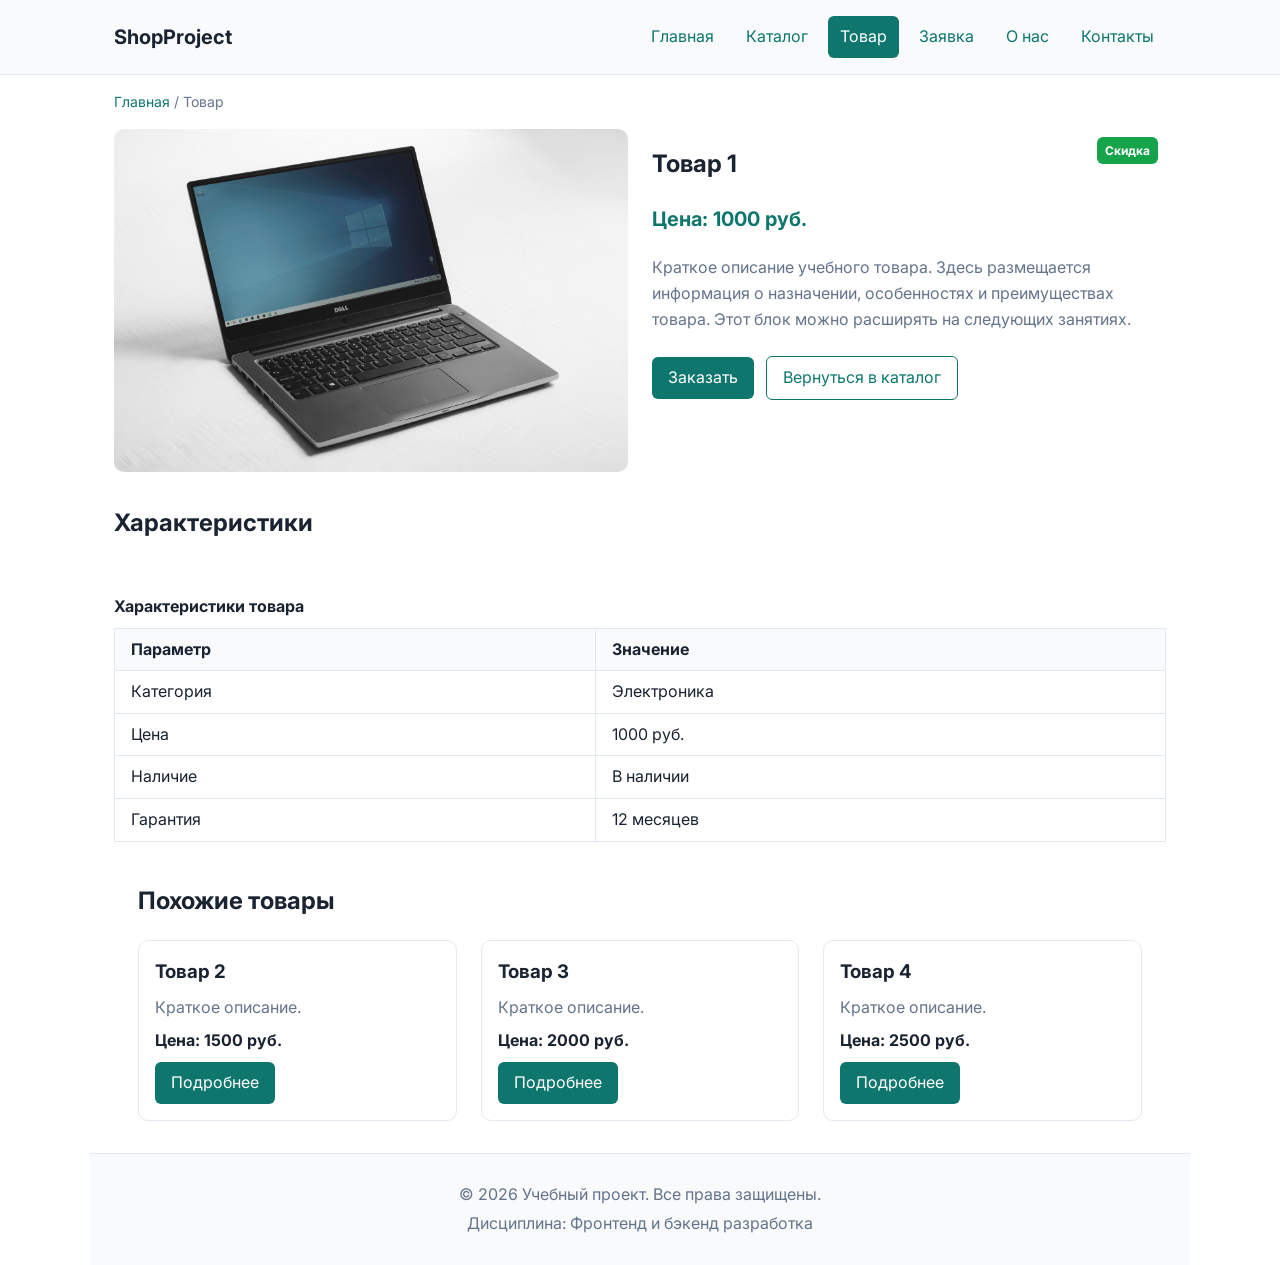
==== product.html @ 72ebf61f "feat: add responsive layout and adapt pages for mobile" ====
<!DOCTYPE html>
<html lang="ru">
<head>
  <meta charset="UTF-8">
  <meta name="viewport" content="width=device-width, initial-scale=1.0">
  <meta name="description" content="Карточка товара учебного интернет-магазина.">
  <title>Карточка товара — Учебный интернет-магазин</title>
  <link rel="preconnect" href="https://fonts.googleapis.com">
  <link rel="preconnect" href="https://fonts.gstatic.com" crossorigin>
  <link href="https://fonts.googleapis.com/css2?family=Inter:wght@400;500;600;700&display=swap" rel="stylesheet">
  <link rel="stylesheet" href="css/style.css">
  <link rel="stylesheet" href="css/responsive.css">
  <script src="js/main.js" defer></script>
</head>
<body>

  <a class="skip-link" href="#main-content">Перейти к содержимому</a>

  <header class="site-header">
    <div class="site-header__inner">
      <a class="site-header__logo" href="index.html">ShopProject</a>
      <nav class="site-nav" aria-label="Основная навигация">
        <ul class="site-nav__list">
          <li class="site-nav__item"><a class="site-nav__link" href="index.html">Главная</a></li>
          <li class="site-nav__item"><a class="site-nav__link" href="catalog.html">Каталог</a></li>
          <li class="site-nav__item"><a class="site-nav__link site-nav__link--active" href="product.html" aria-current="page">Товар</a></li>
          <li class="site-nav__item"><a class="site-nav__link" href="order.html">Заявка</a></li>
          <li class="site-nav__item"><a class="site-nav__link" href="about.html">О нас</a></li>
          <li class="site-nav__item"><a class="site-nav__link" href="contacts.html">Контакты</a></li>
        </ul>
      </nav>
    </div>
  </header>

  <main id="main-content">

    <nav class="breadcrumbs" aria-label="Хлебные крошки">
      <a class="breadcrumbs__link" href="index.html">Главная</a>
      <span class="breadcrumbs__current">Товар</span>
    </nav>

    <section class="section">
      <div class="product-detail">
        <div class="product-detail__image">
          <img src="images/product-1.jpg" alt="Товар 1" loading="lazy">
        </div>

        <div class="product-detail__info">
          <span class="product-card__badge product-card__badge--new">Новинка</span>
          <h1>Товар 1</h1>
          <p class="product-detail__price">Цена: 10000 руб.</p>
          <p class="product-detail__description">
            Краткое описание учебного товара. Здесь размещается информация о назначении,
            особенностях и преимуществах товара. Этот блок можно расширять на следующих занятиях.
          </p>
          <button class="button button--primary" type="button" data-product="Товар 1">Заказать</button>
          <a class="button button--secondary" href="catalog.html">Вернуться в каталог</a>
        </div>
      </div>
    </section>

    <section class="section">
  <h2>Характеристики</h2>
  <div class="table-wrapper">
    <table class="product-table">
      <caption>Характеристики товара</caption>
      <thead>
        <tr>
          <th>Параметр</th>
          <th>Значение</th>
        </tr>
      </thead>
      <tbody>
        <tr>
          <td>Категория</td>
          <td id="product-category">Электроника</td>
        </tr>
        <tr>
          <td>Цена</td>
          <td>10000 руб.</td>
        </tr>
        <tr>
          <td>Наличие</td>
          <td>В наличии</td>
        </tr>
        <tr>
          <td>Гарантия</td>
          <td>12 месяцев</td>
        </tr>
      </tbody>
    </table>
  </div>


    <section class="section">
      <h2>Похожие товары</h2>
      <div class="products-grid">

        <article class="product-card">
          <h3 class="product-card__title">Товар 2</h3>
          <p class="product-card__description">Краткое описание.</p>
          <p class="product-card__price">Цена: 1500 руб.</p>
          <a class="button button--primary product-card__button" href="product.html?id=2">Подробнее</a>
        </article>

        <article class="product-card">
          <h3 class="product-card__title">Товар 3</h3>
          <p class="product-card__description">Краткое описание.</p>
          <p class="product-card__price">Цена: 2000 руб.</p>
          <a class="button button--primary product-card__button" href="product.html?id=3">Подробнее</a>
        </article>

        <article class="product-card">
          <h3 class="product-card__title">Товар 4</h3>
          <p class="product-card__description">Краткое описание.</p>
          <p class="product-card__price">Цена: 2500 руб.</p>
          <a class="button button--primary product-card__button" href="product.html?id=4">Подробнее</a>
        </article>

      </div>
    </section>

    <p class="success-message" id="success-message" hidden>Форма успешно отправлена!</p>

  </main>

  <footer class="site-footer">
    <p>&copy; 2026 Учебный проект. Все права защищены.</p>
    <p>Дисциплина: Фронтенд и бэкенд разработка</p>
  </footer>

  <dialog class="order-dialog" id="order-dialog" aria-labelledby="order-dialog-title">
    <h2 class="order-dialog__title" id="order-dialog-title">Оформление заявки</h2>
    <form class="order-form" id="order-form" action="#" method="post" novalidate>
      <input id="selected-product" name="selected-product" type="hidden">

      <div class="order-form__field">
        <label class="order-form__label" for="order-name">Имя</label>
        <input class="order-form__input" id="order-name" name="name" type="text" placeholder="Введите ваше имя" minlength="2" required>
      </div>

      <div class="order-form__field">
        <label class="order-form__label" for="order-email">E-mail</label>
        <input class="order-form__input" id="order-email" name="email" type="email" placeholder="example@mail.ru" required>
      </div>

      <div class="order-form__field">
        <label class="order-form__label" for="order-phone">Телефон</label>
        <input class="order-form__input" id="order-phone" name="phone" type="tel" placeholder="+7 (900) 000-00-00" required>
      </div>

      <div class="order-form__field">
        <label class="order-form__label" for="order-comment">Комментарий</label>
        <textarea class="order-form__textarea" id="order-comment" name="comment" rows="3" placeholder="Дополнительная информация"></textarea>
      </div>

      <div class="order-form__field order-form__field--checkbox">
        <label>
          <input id="order-agreement" name="agreement" type="checkbox" required>
          Я согласен на обработку данных
        </label>
      </div>

      <div class="order-form__actions">
        <button class="button button--secondary" type="button" id="close-order-dialog">Закрыть</button>
        <button class="button button--primary" type="submit">Отправить заявку</button>
      </div>
    </form>
  </dialog>

</body>
</html>
---- css/style.css ----
/* ===================================
   1. Переменные проекта
   =================================== */
:root {
  /* Своя цветовая схема — тёмно-синий + бирюзовый акцент */
  --color-bg: #ffffff;
  --color-text: #1a2332;
  --color-muted: #64748b;
  --color-primary: #0f766e;
  --color-primary-dark: #115e59;
  --color-accent: #06b6d4;
  --color-border: #e2e8f0;
  --color-surface: #f8fafc;
  --color-surface-accent: #ecfeff;
  --color-danger: #dc2626;
  --color-success: #16a34a;
  --color-success-bg: #f0fdf4;
  --color-white: #ffffff;

  /* Отступы */
  --space-xs: 4px;
  --space-sm: 8px;
  --space-md: 16px;
  --space-lg: 24px;
  --space-xl: 32px;

  /* Скругления */
  --radius-sm: 6px;
  --radius-md: 10px;
  --radius-lg: 16px;

  /* Размеры */
  --container-width: 1100px;

  /* Тени */
  --shadow-sm: 0 1px 2px rgba(15, 118, 110, 0.05);
  --shadow-md: 0 4px 16px rgba(15, 118, 110, 0.1);
  --shadow-lg: 0 8px 24px rgba(15, 118, 110, 0.15);
}

/* ===================================
   2. Базовые стили
   =================================== */
* {
  box-sizing: border-box;
}

html {
  scroll-behavior: smooth;
}

body {
  margin: 0;
  font-family: 'Inter', 'Segoe UI', Arial, sans-serif;
  line-height: 1.6;
  color: var(--color-text);
  background-color: var(--color-bg);
  -webkit-font-smoothing: antialiased;
}

img {
  max-width: 100%;
  height: auto;
}

/* ===================================
   3. Общие элементы интерфейса
   =================================== */
a {
  color: var(--color-primary);
  text-decoration: none;
}

a:hover {
  color: var(--color-primary-dark);
  text-decoration: underline;
}

a:focus-visible {
  outline: 2px solid var(--color-primary);
  outline-offset: 3px;
}

/* Кнопка */
.button {
  display: inline-block;
  padding: var(--space-sm) var(--space-md);
  border: none;
  border-radius: var(--radius-sm);
  font: inherit;
  text-decoration: none;
  cursor: pointer;
}

.button--primary {
  color: var(--color-white);
  background-color: var(--color-primary);
}

.button--primary:hover {
  background-color: var(--color-primary-dark);
  color: var(--color-white);
  text-decoration: none;
}

.button--secondary {
  color: var(--color-primary);
  background-color: transparent;
  border: 1px solid var(--color-primary);
}

.button--secondary:hover {
  color: var(--color-white);
  background-color: var(--color-primary);
}

.button:focus-visible {
  outline: 2px solid var(--color-primary);
  outline-offset: 3px;
}

.button:disabled,
.button--disabled {
  opacity: 0.6;
  cursor: not-allowed;
}

/* ===================================
   4. Компоненты страницы
   =================================== */

/* Шапка */
.site-header {
  background-color: var(--color-surface);
  position: sticky;
  top: 0;
  z-index: 100;
  border-bottom: 1px solid var(--color-border);
}

.site-header__inner {
  max-width: var(--container-width);
  margin: 0 auto;
  padding: var(--space-md) var(--space-lg);
  display: flex;
  justify-content: space-between;
  align-items: center;
  gap: var(--space-md);
  flex-wrap: wrap;
}

.site-header__logo {
  font-size: 20px;
  font-weight: 700;
  color: var(--color-text);
}

.site-header__logo:hover {
  color: var(--color-primary);
  text-decoration: none;
}

/* Навигация */
.site-nav__list {
  display: flex;
  flex-wrap: wrap;
  gap: var(--space-sm);
  padding: 0;
  margin: 0;
  list-style: none;
}

.site-nav__link {
  display: inline-block;
  padding: var(--space-xs) var(--space-sm);
  color: var(--color-primary);
  border-radius: var(--radius-sm);
}

.site-nav__link:hover {
  color: var(--color-white);
  background-color: var(--color-primary);
  text-decoration: none;
}

.site-nav__link--active {
  color: var(--color-white);
  background-color: var(--color-primary);
}

.site-nav__link:focus-visible {
  outline: 2px solid var(--color-primary);
  outline-offset: 3px;
}

/* Hero */
.hero {
  max-width: var(--container-width);
  margin: var(--space-lg) auto var(--space-xl);
  padding: var(--space-xl) var(--space-lg);
  background-color: var(--color-surface-accent);
  border-radius: var(--radius-lg);
}

.hero h1 {
  margin-top: 0;
}

/* Секции */
.section {
  max-width: var(--container-width);
  margin: 0 auto var(--space-xl);
  padding: 0 var(--space-lg);
}

.section h2 {
  margin-top: 0;
}

/* Список преимуществ */
.advantages-list {
  padding-left: var(--space-lg);
}

.advantages-list li {
  margin-bottom: var(--space-xs);
}

/* Сетка товаров */
.products-grid {
  display: grid;
  grid-template-columns: repeat(auto-fit, minmax(240px, 1fr));
  gap: var(--space-lg);
}

/* Карточка товара */
.product-card {
  position: relative;
  display: flex;
  flex-direction: column;
  gap: var(--space-sm);
  padding: var(--space-md);
  border: 1px solid var(--color-border);
  border-radius: var(--radius-md);
  background-color: var(--color-bg);
  transition: border-color 0.2s;
}

.product-card:hover {
  border-color: var(--color-primary);
}

.product-card--featured {
  border-color: var(--color-primary);
}

.product-card--discount {
  border-color: var(--color-danger);
}

.product-card__badge {
  position: absolute;
  top: var(--space-sm);
  right: var(--space-sm);
  padding: 4px 8px;
  font-size: 12px;
  font-weight: 700;
  color: var(--color-white);
  background-color: var(--color-danger);
  border-radius: var(--radius-sm);
}

.product-card__badge--new {
  background-color: var(--color-success);
}

.product-card__title {
  margin: 0;
  color: var(--color-text);
}

.product-card__description {
  margin: 0;
  color: var(--color-muted);
}

.product-card__price {
  margin: 0;
  font-weight: 700;
}

.product-card--discount .product-card__price {
  color: var(--color-danger);
}

.product-card__button {
  margin-top: auto;
  align-self: flex-start;
}

/* Aside */
.aside-info {
  max-width: var(--container-width);
  margin: 0 auto var(--space-xl);
  padding: var(--space-md) var(--space-lg);
  border-left: 4px solid var(--color-primary);
  background-color: var(--color-surface);
}

.aside-info h2 {
  margin-top: 0;
}

/* Хлебные крошки */
.breadcrumbs {
  max-width: var(--container-width);
  margin: var(--space-md) auto;
  padding: 0 var(--space-lg);
  font-size: 14px;
  color: var(--color-muted);
}

.breadcrumbs__link {
  color: var(--color-primary);
}

.breadcrumbs__current::before {
  content: " / ";
  color: var(--color-muted);
}

/* Подвал */
.site-footer {
  max-width: var(--container-width);
  margin: var(--space-xl) auto 0;
  padding: var(--space-lg);
  border-top: 1px solid var(--color-border);
  background-color: var(--color-surface);
  color: var(--color-muted);
  text-align: center;
}

.site-footer p {
  margin: var(--space-xs) 0;
}

/* ===================================
   5. Форма и модальное окно
   =================================== */
.order-dialog {
  width: min(100% - 32px, 560px);
  padding: var(--space-lg);
  border: none;
  border-radius: var(--radius-lg);
}

.order-dialog::backdrop {
  background-color: rgba(0, 0, 0, 0.5);
}

.order-dialog__title {
  margin-top: 0;
}

.order-form__field {
  margin-bottom: var(--space-md);
}

.order-form__label {
  display: block;
  margin-bottom: var(--space-xs);
}

.order-form__input,
.order-form__select,
.order-form__textarea {
  width: 100%;
  padding: 10px 12px;
  border: 1px solid var(--color-border);
  border-radius: var(--radius-sm);
  font: inherit;
}

.order-form__input:hover,
.order-form__textarea:hover {
  border-color: var(--color-primary);
}

.order-form__input:focus-visible,
.order-form__textarea:focus-visible,
.order-form__actions button:focus-visible {
  outline: 2px solid var(--color-primary);
  outline-offset: 3px;
}

.order-form__field--checkbox input {
  width: auto;
}

.order-form__actions {
  display: flex;
  gap: var(--space-md);
  margin-top: var(--space-lg);
}

[aria-invalid="true"] {
  border-color: var(--color-danger);
}

/* Сообщение об успехе */
.success-message {
  max-width: var(--container-width);
  margin: var(--space-lg) auto;
  padding: var(--space-md) var(--space-lg);
  border-left: 4px solid var(--color-success);
  background-color: var(--color-success-bg);
}

/* ===================================
   5.1 Карточка товара (страница)
   =================================== */
.product-detail {
  display: grid;
  grid-template-columns: 1fr 1fr;
  gap: var(--space-xl);
  align-items: start;
}

.product-detail__image {
  position: relative;
}

.product-detail__placeholder {
  display: flex;
  align-items: center;
  justify-content: center;
  min-height: 300px;
  background-color: var(--color-surface);
  border: 1px solid var(--color-border);
  border-radius: var(--radius-md);
  color: var(--color-muted);
}

.product-detail__info {
  position: relative;
}

.product-detail__info h1 {
  margin-top: var(--space-md);
}

.product-detail__price {
  font-size: 20px;
  font-weight: 700;
  color: var(--color-primary);
}

.product-detail__description {
  color: var(--color-muted);
  margin-bottom: var(--space-lg);
}

.product-detail__info .button {
  margin-right: var(--space-sm);
  margin-bottom: var(--space-sm);
}

/* ===================================
   6. Каталог
   =================================== */
.catalog-layout {
  max-width: var(--container-width);
  margin: 0 auto var(--space-xl);
  padding: 0 var(--space-lg);
  display: grid;
  grid-template-columns: 260px 1fr;
  grid-template-areas: "filters products";
  gap: var(--space-lg);
}

.catalog-filters {
  grid-area: filters;
  padding: var(--space-md);
  border: 1px solid var(--color-border);
  border-radius: var(--radius-md);
  background-color: var(--color-surface);
}

.catalog-products {
  grid-area: products;
}

.filters-form {
  display: grid;
  gap: var(--space-md);
}

.filters-form fieldset {
  margin: 0;
  padding: var(--space-md);
  border: 1px solid var(--color-border);
  border-radius: var(--radius-sm);
}

.filters-form legend {
  font-weight: 700;
}

.filters-form label {
  display: block;
  margin-bottom: var(--space-sm);
}

.filters-form input[type="number"] {
  width: 100%;
  padding: 8px 10px;
  border: 1px solid var(--color-border);
  border-radius: var(--radius-sm);
  font: inherit;
}

/* ===================================
   7. Таблица характеристик
   =================================== */
.product-table {
  width: 100%;
  max-width: var(--container-width);
  margin: var(--space-lg) auto;
  border-collapse: collapse;
}

.product-table caption {
  caption-side: top;
  padding: var(--space-sm) 0;
  font-weight: 700;
  text-align: left;
}

.product-table th,
.product-table td {
  padding: var(--space-sm) var(--space-md);
  border: 1px solid var(--color-border);
  text-align: left;
}

.product-table th {
  background-color: var(--color-surface);
}

/* ===================================
   8. Утилиты
   =================================== */
:target {
  outline: 2px dashed var(--color-primary);
  outline-offset: 4px;
}

.back-to-top {
  position: fixed;
  right: var(--space-lg);
  bottom: var(--space-lg);
  z-index: 200;
  padding: var(--space-sm) var(--space-md);
  color: var(--color-white);
  background-color: var(--color-primary);
  border-radius: var(--radius-md);
  text-decoration: none;
}

.back-to-top:hover {
  background-color: var(--color-primary-dark);
  color: var(--color-white);
  text-decoration: none;
}

/* Форма на отдельной странице */
.order-form--page {
  max-width: 560px;
  padding: var(--space-lg);
  border: 1px solid var(--color-border);
  border-radius: var(--radius-md);
  background-color: var(--color-surface);
}

/* Список контактов */
.contacts-list {
  list-style: none;
  padding: 0;
}

.contacts-list li {
  padding: var(--space-sm) 0;
  border-bottom: 1px solid var(--color-border);
}

/* Заглушка карты */
.map-placeholder {
  display: flex;
  align-items: center;
  justify-content: center;
  min-height: 240px;
  padding: var(--space-lg);
  background-color: var(--color-surface);
  border: 1px dashed var(--color-border);
  border-radius: var(--radius-md);
  color: var(--color-muted);
  text-align: center;
}

/* ===================================
   9. Самостоятельные доработки
   =================================== */

/* ---- Фото товара в карточке ---- */
.product-card__image {
  margin: calc(var(--space-md) * -1) calc(var(--space-md) * -1) 0;
  border-radius: var(--radius-md) var(--radius-md) 0 0;
  overflow: hidden;
}

.product-card__image img {
  display: block;
  width: 100%;
  height: 180px;
  object-fit: cover;
  transition: transform 0.3s;
}

.product-card:hover .product-card__image img {
  transform: scale(1.05);
}

.product-card__image-placeholder {
  font-size: 48px;
  line-height: 1;
}

/* ---- Категория в карточке ---- */
.product-card__category {
  display: inline-block;
  align-self: flex-start;
  padding: 2px 8px;
  font-size: 12px;
  color: var(--color-primary);
  background-color: var(--color-surface-accent);
  border-radius: var(--radius-sm);
}

/* ---- Старая цена (зачёркнутая) ---- */
.product-card__price-old {
  margin-right: var(--space-xs);
  color: var(--color-muted);
  font-weight: 400;
}

/* ---- Отзывы ---- */
.reviews-grid {
  display: grid;
  grid-template-columns: repeat(auto-fit, minmax(260px, 1fr));
  gap: var(--space-lg);
}

.review-card {
  display: flex;
  flex-direction: column;
  gap: var(--space-sm);
  padding: var(--space-md);
  border: 1px solid var(--color-border);
  border-radius: var(--radius-md);
  background-color: var(--color-bg);
  transition: box-shadow 0.2s, transform 0.2s;
}

.review-card:hover {
  box-shadow: 0 4px 16px rgba(0, 87, 184, 0.1);
  transform: translateY(-2px);
}

.review-card__rating {
  margin: 0;
  font-size: 18px;
  color: #f5b400;
  letter-spacing: 2px;
}

.review-card__text {
  margin: 0;
  color: var(--color-text);
}

.review-card__author {
  margin: 0;
  margin-top: auto;
  color: var(--color-muted);
  font-style: italic;
}

/* ---- FAQ ---- */
.faq {
  display: grid;
  gap: var(--space-sm);
}

.faq-item {
  padding: var(--space-md);
  border: 1px solid var(--color-border);
  border-radius: var(--radius-md);
  background-color: var(--color-bg);
  transition: border-color 0.2s;
}

.faq-item[open] {
  border-color: var(--color-primary);
}

.faq-item__question {
  cursor: pointer;
  font-weight: 700;
  color: var(--color-text);
  list-style: none;
}

.faq-item__question::-webkit-details-marker {
  display: none;
}

.faq-item__question::before {
  content: "▸ ";
  color: var(--color-primary);
  margin-right: var(--space-xs);
  display: inline-block;
  transition: transform 0.2s;
}

.faq-item[open] .faq-item__question::before {
  transform: rotate(90deg);
}

.faq-item__question:hover {
  color: var(--color-primary);
}

.faq-item__answer {
  margin: var(--space-sm) 0 0;
  color: var(--color-muted);
}

/* ---- Улучшенный hover карточек ---- */
.product-card {
  transition: border-color 0.2s, box-shadow 0.2s, transform 0.2s;
}

.product-card:hover {
  box-shadow: 0 6px 20px rgba(0, 87, 184, 0.12);
  transform: translateY(-3px);
}

/* Доступность: skip-link */
.skip-link {
  position: absolute;
  top: -60px;
  left: var(--space-md);
  z-index: 999;
  padding: var(--space-sm) var(--space-md);
  color: var(--color-white);
  background-color: var(--color-primary);
  border-radius: var(--radius-sm);
  text-decoration: none;
  transition: top 0.2s;
}

.skip-link:focus {
  top: var(--space-md);
}

/* Приветственный баннер */
.welcome-banner {
  background: linear-gradient(135deg, var(--color-primary), var(--color-accent));
  color: var(--color-white);
}

.welcome-banner__inner {
  max-width: var(--container-width);
  margin: 0 auto;
  padding: var(--space-md) var(--space-lg);
  display: flex;
  align-items: center;
  gap: var(--space-md);
}

.welcome-banner__text {
  flex: 1;
}

.welcome-banner__close {
  padding: 4px 12px;
  font-size: 20px;
  line-height: 1;
  color: var(--color-white);
  background: transparent;
  border: 1px solid rgba(255, 255, 255, 0.4);
  border-radius: var(--radius-sm);
  cursor: pointer;
}

.welcome-banner__close:hover {
  background-color: rgba(255, 255, 255, 0.15);
}

/* ===================================
   10. Страница «О компании»
   =================================== */
.values-grid {
  display: grid;
  grid-template-columns: repeat(auto-fit, minmax(220px, 1fr));
  gap: var(--space-lg);
}

.value-card {
  padding: var(--space-lg);
  text-align: center;
  background-color: var(--color-surface);
  border: 1px solid var(--color-border);
  border-radius: var(--radius-md);
  transition: transform 0.2s, box-shadow 0.2s;
}

.value-card:hover {
  transform: translateY(-4px);
  box-shadow: var(--shadow-md);
}

.value-card__icon {
  font-size: 40px;
  margin-bottom: var(--space-sm);
}

.value-card__title {
  margin: 0 0 var(--space-xs);
  color: var(--color-primary);
}

.value-card__text {
  margin: 0;
  color: var(--color-muted);
}

.team-grid {
  display: grid;
  grid-template-columns: repeat(auto-fit, minmax(180px, 1fr));
  gap: var(--space-lg);
}

.team-card {
  padding: var(--space-lg);
  text-align: center;
  background-color: var(--color-bg);
  border: 1px solid var(--color-border);
  border-radius: var(--radius-md);
  transition: box-shadow 0.2s;
}

.team-card:hover {
  box-shadow: var(--shadow-sm);
}

.team-card__avatar {
  font-size: 56px;
  margin-bottom: var(--space-sm);
}

.team-card__name {
  margin: 0 0 var(--space-xs);
}

.team-card__role {
  margin: 0;
  color: var(--color-muted);
  font-size: 14px;
}

/* Фото товара на странице product.html */
.product-detail__image img {
  display: block;
  width: 100%;
  border-radius: var(--radius-md);
}

.product-detail {
  visibility: hidden;
}

.product-detail.is-loaded {
  visibility: visible;
}
---- css/responsive.css ----
/* ==========================================================================
   БАЗОВЫЕ СТИЛИ (Mobile First)
   ========================================================================== */
* { box-sizing: border-box; }
img { max-width: 100%; height: auto; display: block; }
body { overflow-x: hidden; width: 100%; margin: 0; }

/* ==========================================================================
   1. ШАПКА И НАВИГАЦИЯ
   ========================================================================== */
/* Шапка остается сверху (sticky) */
.site-header {
  position: sticky;
  top: 0;
  z-index: 100;
  background-color: var(--color-surface);
  border-bottom: 1px solid var(--color-border);
}

.site-header__inner {
  display: flex;
  flex-direction: column;
  align-items: center;
  padding: 10px 0; /* Уменьшили отступы, чтобы не занимала пол экрана */
  gap: 10px;
}

.site-nav__list {
  display: flex;
  flex-direction: row; /* На мобильных делаем в строку, но с переносом */
  flex-wrap: wrap;
  justify-content: center;
  width: 100%;
  padding: 0;
  margin: 0;
  list-style: none;
  gap: 4px;
}

.site-nav__link {
  display: block;
  padding: 6px 12px; /* Компактные кнопки меню */
  font-size: 14px;
  border-radius: var(--radius-sm);
}

/* ЖЕСТКО фиксируем цвета активной ссылки с !important */
.site-nav__link.site-nav__link--active {
  color: var(--color-white) !important;
  background-color: var(--color-primary) !important;
}

/* Десктоп (от 768px) */
@media (min-width: 768px) {
  .site-header__inner {
    flex-direction: row;
    justify-content: space-between;
    padding: var(--space-md) var(--space-lg);
  }
  
  .site-nav__list {
    width: auto;
    gap: var(--space-sm);
  }
  
  .site-nav__link {
    padding: 8px 12px;
    font-size: 16px;
  }
  
  .site-nav__link:not(.site-nav__link--active) {
    background-color: transparent;
  }
}

/* ==========================================================================
   2. СТРАНИЦА ТОВАРА (Картинка и текст)
   ========================================================================== */
/* На мобильном: картинка сверху, текст снизу */
.product-detail {
  display: grid;
  grid-template-columns: 1fr;
  gap: var(--space-lg);
}

.product-detail__image img {
  border-radius: var(--radius-md);
  width: 100%;
}

/* Десктоп (от 768px): две колонки */
@media (min-width: 768px) {
  .product-detail {
    grid-template-columns: 1fr 1fr;
    align-items: start;
  }
}

/* ==========================================================================
   3. ТАБЛИЦА ХАРАКТЕРИСТИК
   ========================================================================== */
.table-wrapper {
  width: 100%;
  overflow-x: auto;
  -webkit-overflow-scrolling: touch;
  margin-bottom: var(--space-md);
}

.product-table {
  min-width: 600px;
  width: 100%;
  border-collapse: collapse;
}

/* Мобильная версия (карточный вид) */
@media (max-width: 767px) {
  /* Скрываем шапку таблицы (Параметр | Значение) */
  .product-table thead {
    display: none;
  }

  /* Превращаем таблицу, строки и ячейки в блочные элементы */
  .product-table, 
  .product-table tbody, 
  .product-table tr, 
  .product-table td {
    display: block;
    width: 100%;
    min-width: 0; /* Отменяем min-width для таблицы */
  }

  /* Оформляем каждую строку как карточку */
  .product-table tr {
    margin-bottom: var(--space-md);
    padding: var(--space-md);
    background-color: var(--color-surface);
    border: 1px solid var(--color-border);
    border-radius: var(--radius-md);
  }

  /* Настраиваем ячейки */
  .product-table td {
    padding: var(--space-xs) 0;
    border: none;
    border-bottom: 1px dashed var(--color-border);
    display: flex;
    justify-content: space-between; /* Название слева, значение справа */
  }

  /* Убираем нижнюю границу у последней ячейки */
  .product-table td:last-child {
    border-bottom: none;
  }

  /* Делаем первую ячейку (название параметра) жирной */
  .product-table td:first-child {
    font-weight: bold;
    color: var(--color-primary);
  }
}

/* ==========================================================================
   4. СЕТКА КАРТОЧЕК И КАТАЛОГ
   ========================================================================== */
/* Мобильные: 1 колонка */
.products-grid {
  display: grid;
  grid-template-columns: 1fr;
  gap: var(--space-md);
}

/* Планшет (от 640px): 2 колонки */
@media (min-width: 640px) {
  .products-grid {
    grid-template-columns: repeat(2, minmax(0, 1fr));
  }
}

/* Десктоп (от 1024px): 3 колонки */
@media (min-width: 1024px) {
  .products-grid {
    grid-template-columns: repeat(3, minmax(0, 1fr));
    gap: var(--space-lg);
  }
}

/* ==========================================================================
   5. СТРАНИЦА КАТАЛОГА (Фильтры + Товары)
   ========================================================================== */
/* Мобильные: фильтры сверху */
.catalog-layout {
  display: grid;
  grid-template-columns: 1fr;
  gap: var(--space-lg);
}

.catalog-filters {
  order: -1;
}

/* Десктоп (от 1024px): фильтры слева, товары справа */
@media (min-width: 1024px) {
  .catalog-layout {
    grid-template-columns: 260px minmax(0, 1fr);
    align-items: start;
  }
  .catalog-filters {
    order: initial;
    position: sticky;
    top: 88px;
  }
}

/* ==========================================================================
   6. ФОРМА ЗАЯВКИ
   ========================================================================== */
/* Мобильные: 1 колонка */
.order-form {
  display: grid;
  grid-template-columns: 1fr;
  gap: var(--space-md);
}

/* Десктоп (от 768px): 2 колонки */
@media (min-width: 768px) {
  .order-form {
    grid-template-columns: 1fr 1fr;
  }
  .order-form__field:nth-child(4), 
  .order-form__actions {
    grid-column: 1 / -1;
  }
}
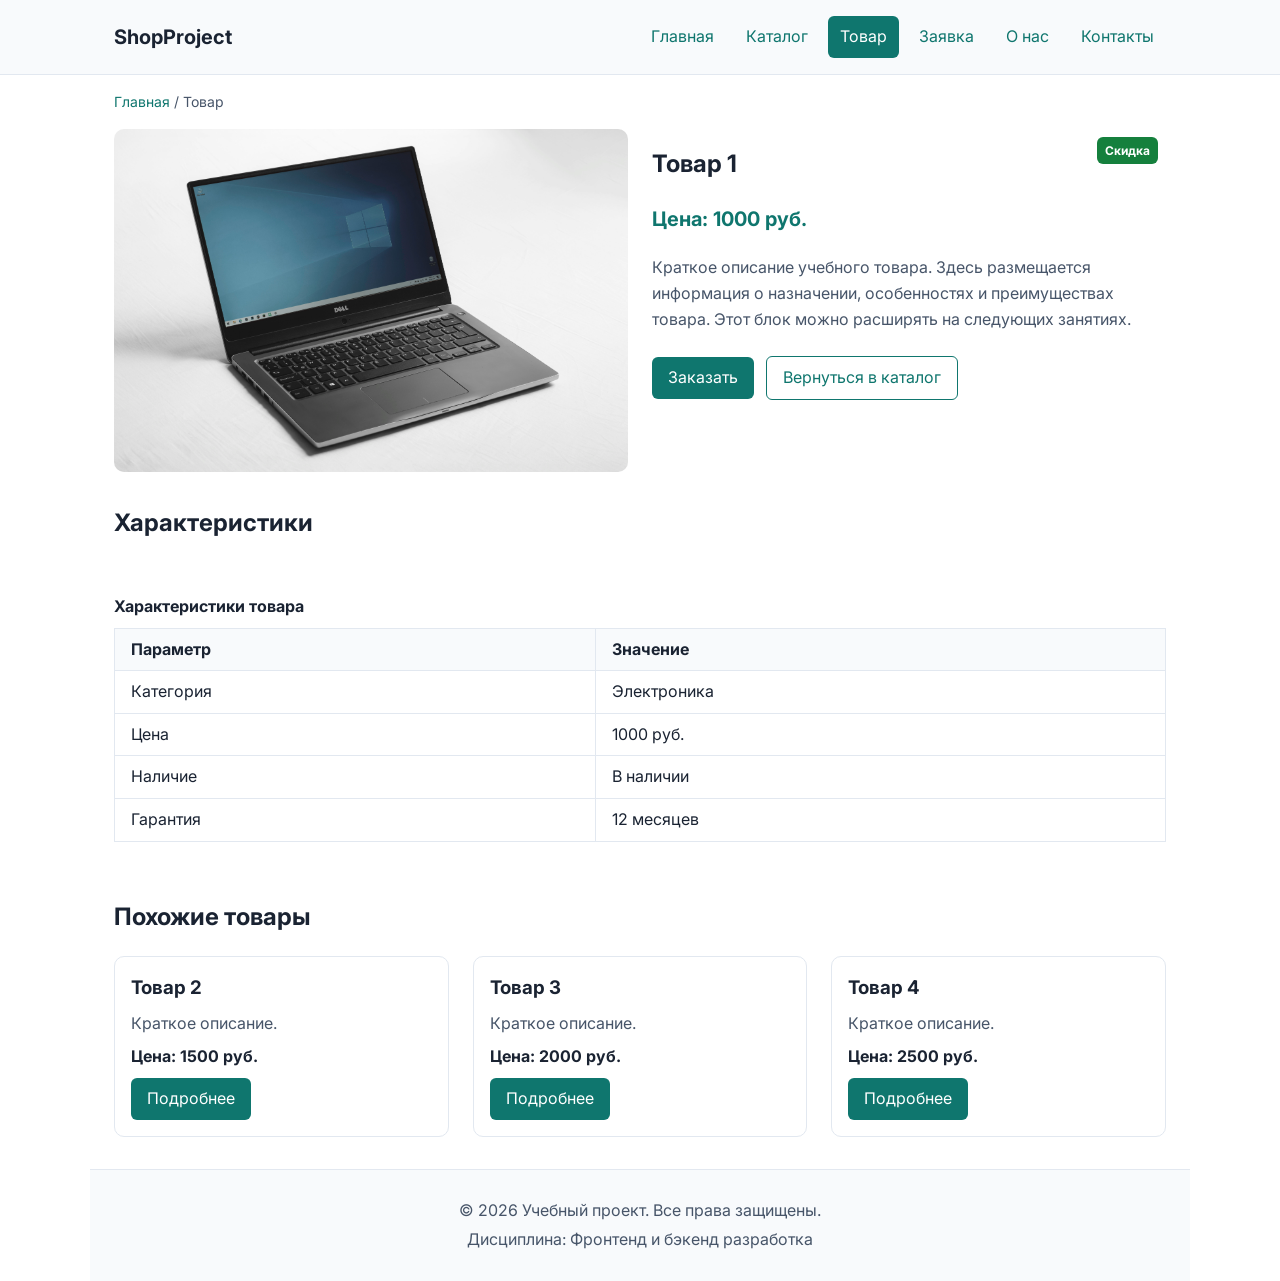
==== commit c3b3515a: "fix: improve accessibility and add Lighthouse report" ====
--- a/product.html
+++ b/product.html
@@ -90,7 +90,7 @@
       </tbody>
     </table>
   </div>
-
+    </section>
 
     <section class="section">
       <h2>Похожие товары</h2>
@@ -131,6 +131,12 @@
 
   <dialog class="order-dialog" id="order-dialog" aria-labelledby="order-dialog-title">
     <h2 class="order-dialog__title" id="order-dialog-title">Оформление заявки</h2>
+    
+    <!-- Кнопка закрытия теперь вверху и имеет правильный id -->
+    <button class="dialog-close" type="button" id="close-order-dialog" aria-label="Закрыть">
+      ×
+    </button>
+
     <form class="order-form" id="order-form" action="#" method="post" novalidate>
       <input id="selected-product" name="selected-product" type="hidden">
 
@@ -149,7 +155,7 @@
         <input class="order-form__input" id="order-phone" name="phone" type="tel" placeholder="+7 (900) 000-00-00" required>
       </div>
 
-      <div class="order-form__field">
+      <div class="order-form__field order-form__field--full">
         <label class="order-form__label" for="order-comment">Комментарий</label>
         <textarea class="order-form__textarea" id="order-comment" name="comment" rows="3" placeholder="Дополнительная информация"></textarea>
       </div>
@@ -162,7 +168,7 @@
       </div>
 
       <div class="order-form__actions">
-        <button class="button button--secondary" type="button" id="close-order-dialog">Закрыть</button>
+        <!-- Внизу осталась только кнопка отправки -->
         <button class="button button--primary" type="submit">Отправить заявку</button>
       </div>
     </form>
--- a/css/style.css
+++ b/css/style.css
@@ -5,15 +5,15 @@
   /* Своя цветовая схема — тёмно-синий + бирюзовый акцент */
   --color-bg: #ffffff;
   --color-text: #1a2332;
-  --color-muted: #64748b;
+  --color-muted: #475569;
   --color-primary: #0f766e;
   --color-primary-dark: #115e59;
-  --color-accent: #06b6d4;
+  --color-accent: #0e7490;
   --color-border: #e2e8f0;
   --color-surface: #f8fafc;
   --color-surface-accent: #ecfeff;
   --color-danger: #dc2626;
-  --color-success: #16a34a;
+  --color-success: #15803d;
   --color-success-bg: #f0fdf4;
   --color-white: #ffffff;
 
@@ -352,6 +352,8 @@
   padding: var(--space-lg);
   border: none;
   border-radius: var(--radius-lg);
+  max-height: 90vh; /* Окно не будет выше 90% экрана */
+  overflow-y: auto; /* Внутри окна появится свой аккуратный скролл */
 }
 
 .order-dialog::backdrop {
@@ -379,6 +381,10 @@
   border: 1px solid var(--color-border);
   border-radius: var(--radius-sm);
   font: inherit;
+}
+
+.order-form__textarea {
+  resize: vertical; /* Разрешаем тянуть только вниз */
 }
 
 .order-form__input:hover,
@@ -679,7 +685,7 @@
 .review-card__rating {
   margin: 0;
   font-size: 18px;
-  color: #f5b400;
+  color: #b45309;
   letter-spacing: 2px;
 }
 
@@ -892,4 +898,108 @@
 
 .product-detail.is-loaded {
   visibility: visible;
+}
+
+.visually-hidden {
+  position: absolute;
+  width: 1px;
+  height: 1px;
+  margin: -1px;
+  padding: 0;
+  overflow: hidden;
+  clip: rect(0, 0, 0, 0);
+  border: 0;
+}
+
+/* Модальное окно должно быть relative, чтобы кнопка позиционировалась внутри него */
+.order-dialog {
+  position: relative;
+}
+
+/* Стили для крестика в правом верхнем углу */
+.dialog-close {
+  position: absolute;
+  top: 16px;
+  right: 16px;
+  background: transparent;
+  border: none;
+  font-size: 28px;
+  line-height: 1;
+  color: var(--color-muted);
+  cursor: pointer;
+  padding: 0;
+  width: 32px;
+  height: 32px;
+  display: flex;
+  align-items: center;
+  justify-content: center;
+  transition: color 0.2s;
+}
+
+/* ===================================
+   Модальное окно и его элементы
+   =================================== */
+.order-dialog {
+  position: relative;
+}
+
+/* Кнопка-крестик в правом верхнем углу */
+.dialog-close {
+  position: absolute;
+  top: 16px;
+  right: 16px;
+  background: transparent;
+  border: none;
+  font-size: 32px;
+  line-height: 1;
+  color: var(--color-muted);
+  cursor: pointer;
+  padding: 0;
+  width: 32px;
+  height: 32px;
+  display: flex;
+  align-items: center;
+  justify-content: center;
+  transition: color 0.2s;
+  z-index: 10;
+}
+
+.dialog-close:hover {
+  color: var(--color-danger); /* При наведении станет красным */
+}
+
+/* Исправление чекбокса (ставим квадратик и текст на одну линию) */
+.order-form__field--checkbox label {
+  display: flex;
+  align-items: center;
+  gap: 10px;
+  cursor: pointer;
+}
+
+.order-form__field--checkbox input {
+  margin: 0;
+  width: 18px;
+  height: 18px;
+}
+
+/* Растягиваем блок с чекбоксом на всю ширину формы */
+.order-form__field--checkbox {
+  grid-column: 1 / -1; /* Заставляет блок занять все колонки сетки */
+  margin-top: var(--space-sm);
+}
+
+/* Выравниваем квадратик и текст по центру */
+.order-form__field--checkbox label {
+  display: flex;
+  align-items: center; /* Квадратик и текст на одной линии */
+  gap: 12px; /* Расстояние между ними */
+  cursor: pointer;
+}
+
+/* Делаем чекбокс чуть крупнее для удобства */
+.order-form__field--checkbox input {
+  margin: 0;
+  width: 20px;
+  height: 20px;
+  cursor: pointer;
 }
--- a/css/responsive.css
+++ b/css/responsive.css
@@ -226,8 +226,20 @@
   .order-form {
     grid-template-columns: 1fr 1fr;
   }
-  .order-form__field:nth-child(4), 
+  
+  /* Теперь мы явно указываем, какие поля занимают всю ширину */
+  .order-form__field--full,
+  .order-form__field--checkbox,
   .order-form__actions {
     grid-column: 1 / -1;
   }
+}
+
+a:focus-visible,
+button:focus-visible,
+input:focus-visible,
+select:focus-visible,
+textarea:focus-visible {
+  outline: 3px solid var(--color-primary) !important;
+  outline-offset: 3px !important;
 }
